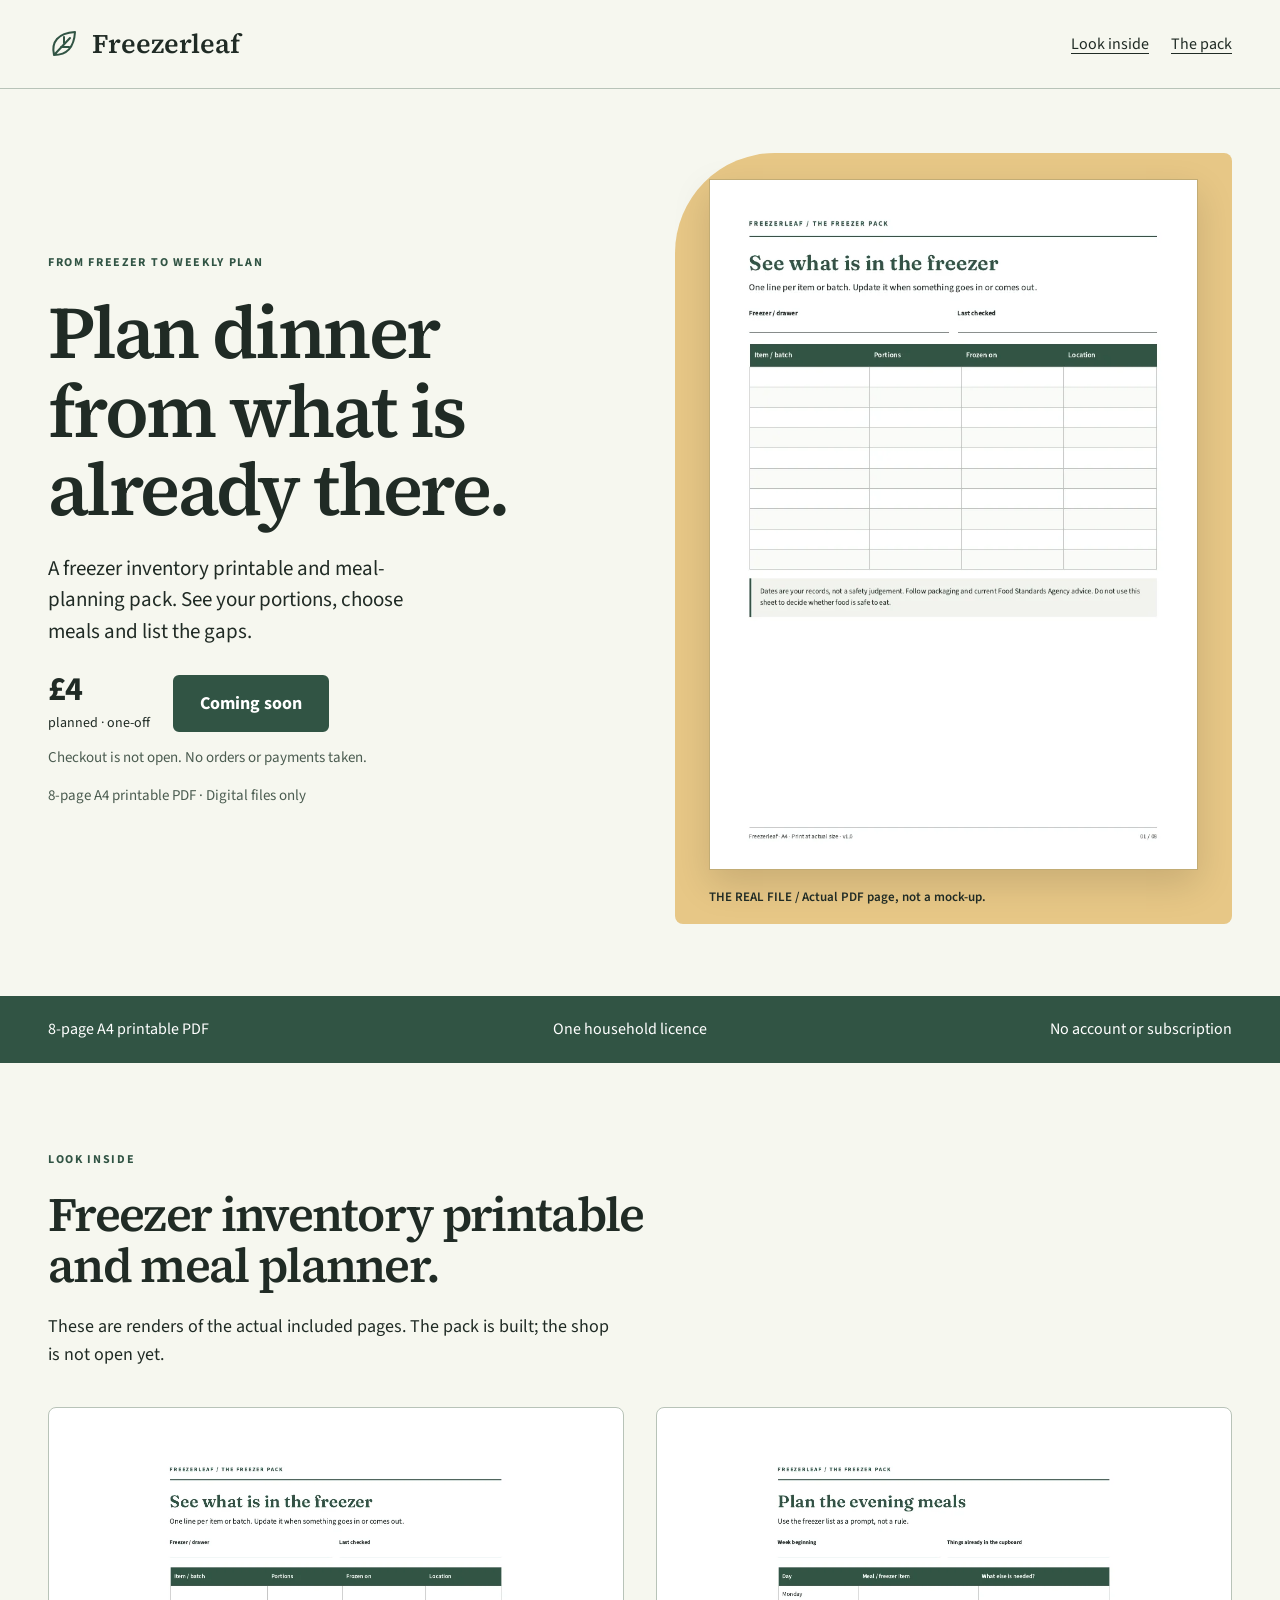
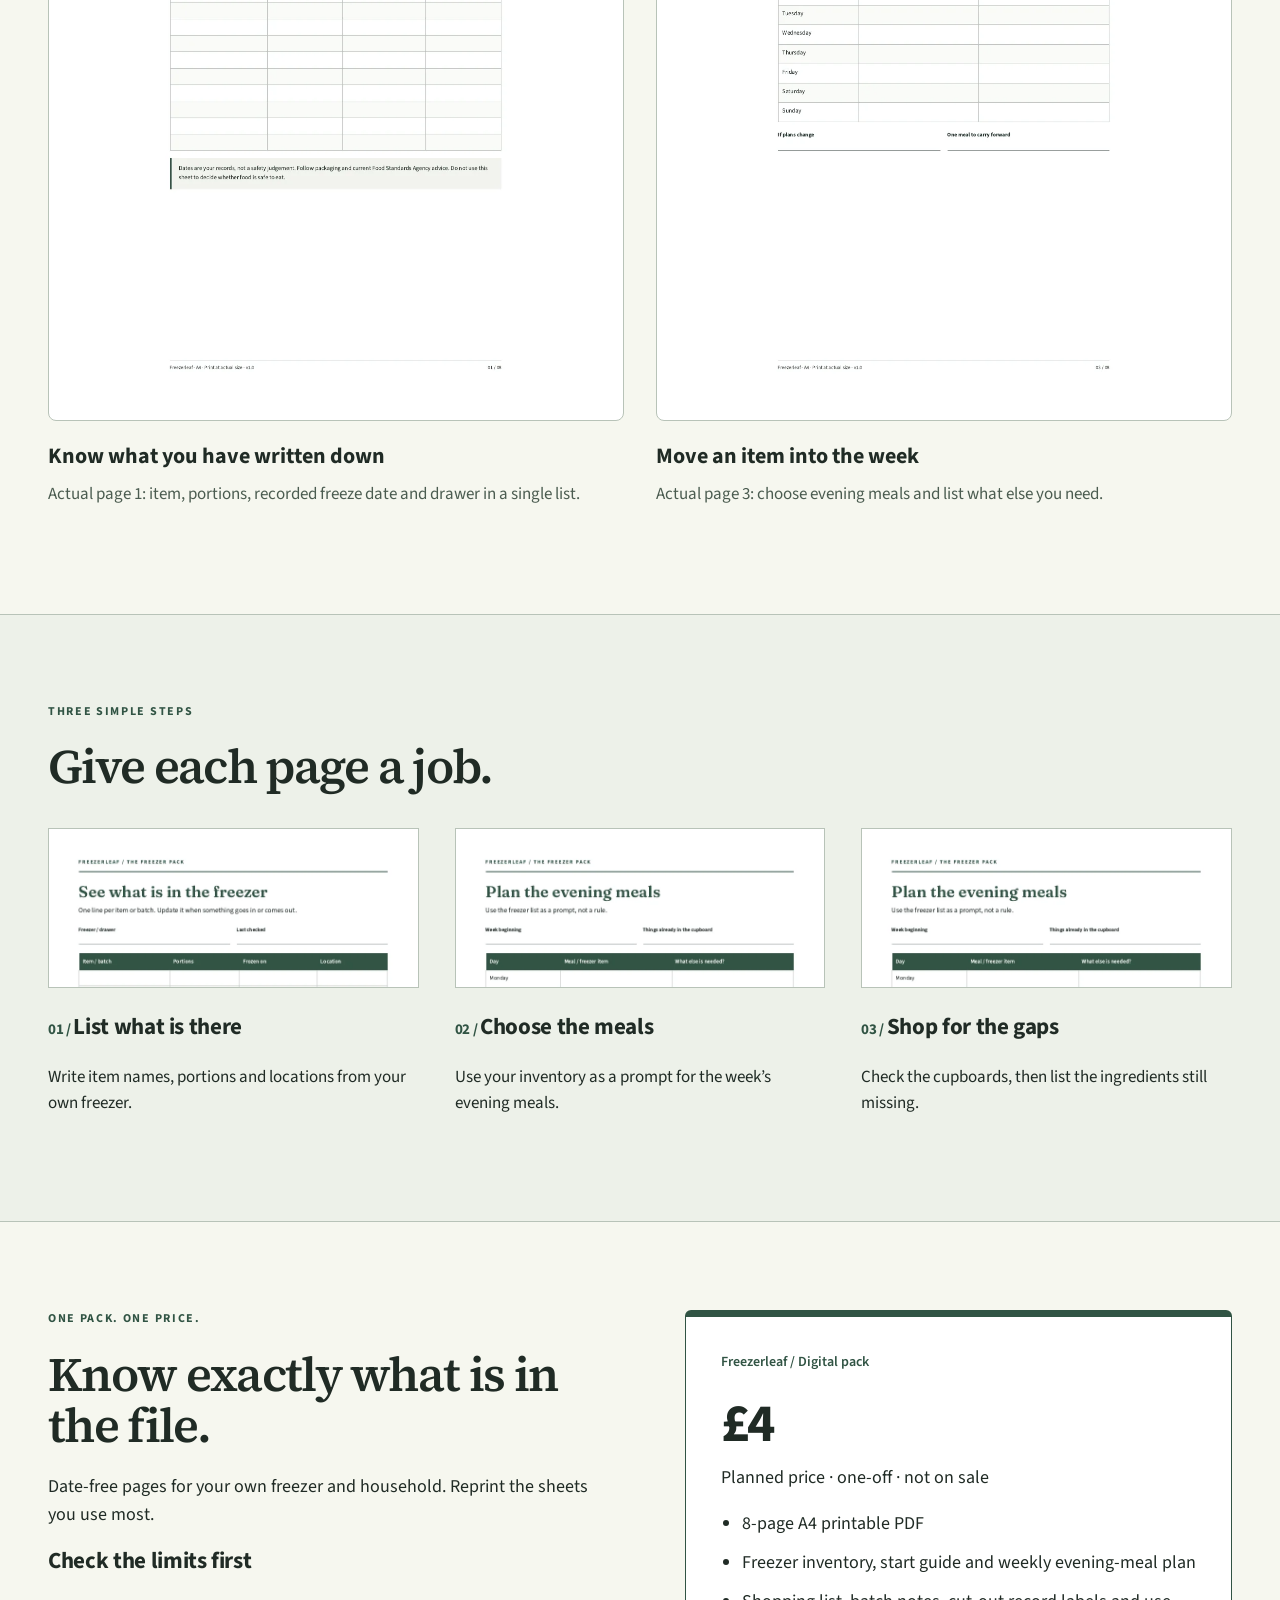
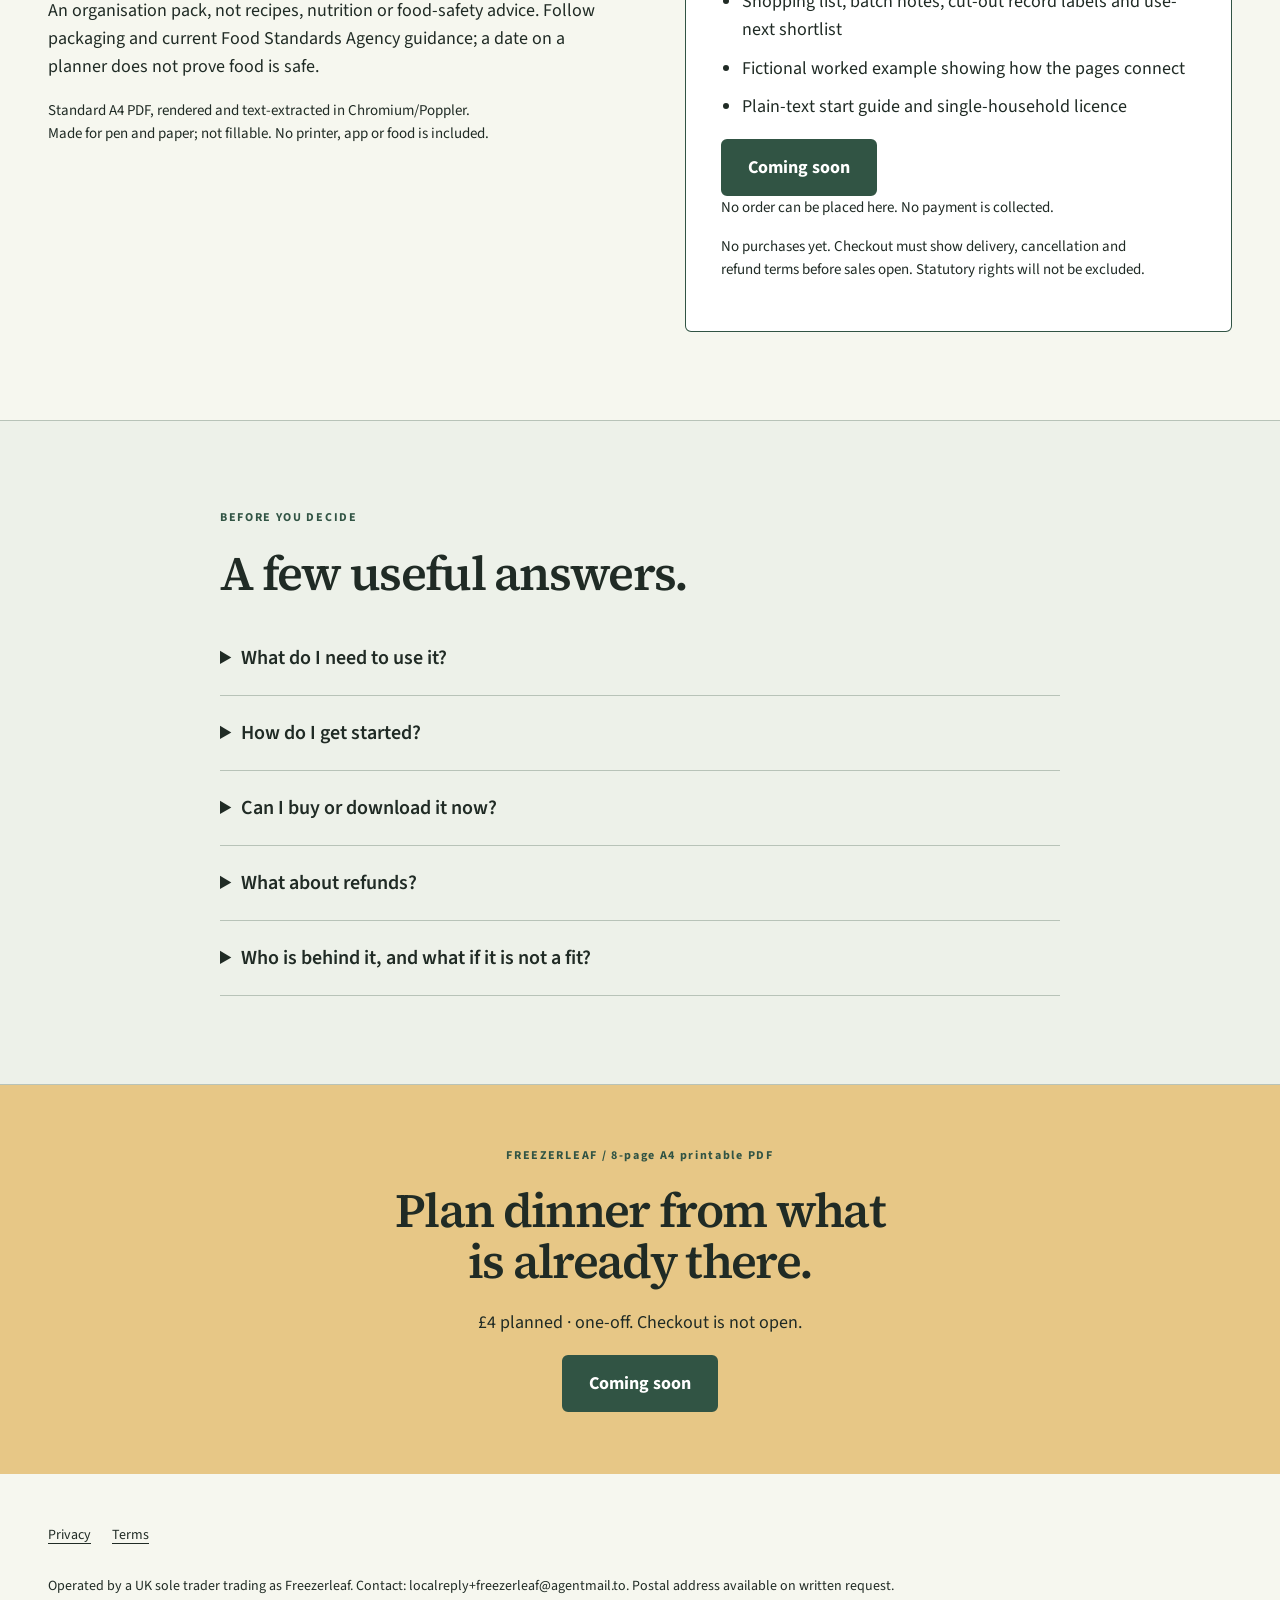
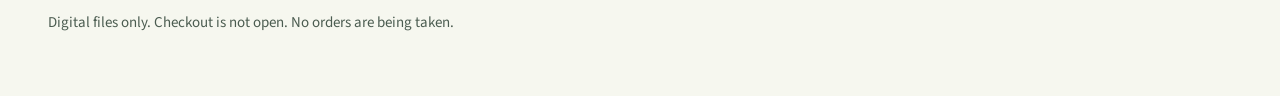
==== index.html @ 1b26ce87 "Launch Freezerleaf coming-soon page (no checkout, no downloads)" ====
<!doctype html><html lang="en-GB"><head><meta charset="utf-8"><meta name="viewport" content="width=device-width, initial-scale=1"><meta http-equiv="Content-Security-Policy" content="default-src 'none'; script-src 'none'; style-src 'self'; font-src 'self'; img-src 'self'; connect-src 'self'; object-src 'none'; base-uri 'none'; form-action 'none'"><meta name="referrer" content="strict-origin-when-cross-origin"><title>Freezer inventory printable | Freezerleaf</title><meta name="description" content="Freezer inventory printable and meal planner. 8-page A4 printable PDF. Planned price £4 once. Checkout coming soon; no orders taken."><meta property="og:title" content="Freezer inventory printable | Freezerleaf"><meta property="og:description" content="Freezer inventory printable and meal planner. 8-page A4 printable PDF. Planned price £4 once. Checkout coming soon; no orders taken."><meta property="og:type" content="website"><meta property="og:image" content="https://evanturner557-del.github.io/freezerleaf/assets/preview-1.webp"><link rel="canonical" href="https://evanturner557-del.github.io/freezerleaf/"><link rel="icon" type="image/svg+xml" href="assets/mark.svg"><link rel="stylesheet" href="assets/tokens.css"><link rel="stylesheet" href="assets/site.css"></head><body><a class="skip" href="#main">Skip to content</a><header><div class="wrap nav"><a class="logo" href="index.html"><img src="assets/mark.svg" width="32" height="32" alt="">Freezerleaf</a><nav aria-label="Main navigation" class="navlinks"><a href="index.html#inside">Look inside</a><a href="index.html#details">The pack</a></nav></div></header><main id="main"><div class="wrap hero"><div><p class="eyebrow">FROM FREEZER TO WEEKLY PLAN</p><h1>Plan dinner from what is already there.</h1><p class="lede">A freezer inventory printable and meal-planning pack. See your portions, choose meals and list the gaps.</p><div class="pricebar"><div class="price">£4<small>planned · one-off</small></div><button type="button" disabled>Coming soon</button></div><p class="quiet">Checkout is not open. No orders or payments taken.</p><p class="quiet">8-page A4 printable PDF · Digital files only</p></div><figure class="hero-visual"><img src="assets/preview-1.webp" width="778" height="1100" alt="Freezer inventory printable and meal planner — actual first page of the included PDF" loading="eager" fetchpriority="high"><figcaption>THE REAL FILE / Actual PDF page, not a mock-up.</figcaption></figure></div><div class="strip"><div class="wrap"><span>8-page A4 printable PDF</span><span>One household licence</span><span>No account or subscription</span></div></div><section class="section wrap" id="inside"><div class="sectionhead"><p class="eyebrow">LOOK INSIDE</p><h2>Freezer inventory printable and meal planner.</h2><p>These are renders of the actual included pages. The pack is built; the shop is not open yet.</p></div><div class="proofgrid"><figure class="proof"><div class="proofpic"><img src="assets/preview-1.webp" width="778" height="1100" alt="Know what you have written down" loading="lazy"></div><figcaption><strong>Know what you have written down</strong><span>Actual page 1: item, portions, recorded freeze date and drawer in a single list.</span></figcaption></figure><figure class="proof"><div class="proofpic"><img src="assets/preview-2.webp" width="778" height="1100" alt="Move an item into the week" loading="lazy"></div><figcaption><strong>Move an item into the week</strong><span>Actual page 3: choose evening meals and list what else you need.</span></figcaption></figure></div></section><section class="section how"><div class="wrap"><p class="eyebrow">THREE SIMPLE STEPS</p><h2>Give each page a job.</h2><div class="steps"><article class="step"><img src="assets/preview-1.webp" width="778" height="1100" alt="List what is there" loading="lazy"><h3>List what is there</h3><p>Write item names, portions and locations from your own freezer.</p></article><article class="step"><img src="assets/preview-2.webp" width="778" height="1100" alt="Choose the meals" loading="lazy"><h3>Choose the meals</h3><p>Use your inventory as a prompt for the week’s evening meals.</p></article><article class="step"><img src="assets/preview-2.webp" width="778" height="1100" alt="Shop for the gaps" loading="lazy"><h3>Shop for the gaps</h3><p>Check the cupboards, then list the ingredients still missing.</p></article></div></div></section><section class="section wrap" id="details"><div class="pricegrid"><div><p class="eyebrow">ONE PACK. ONE PRICE.</p><h2>Know exactly what is in the file.</h2><p>Date-free pages for your own freezer and household. Reprint the sheets you use most.</p><h3>Check the limits first</h3><p>An organisation pack, not recipes, nutrition or food-safety advice. Follow packaging and current Food Standards Agency guidance; a date on a planner does not prove food is safe.</p><p class="fine">Standard A4 PDF, rendered and text-extracted in Chromium/Poppler. Made for pen and paper; not fillable. No printer, app or food is included.</p></div><div class="pricecard"><p class="badge">Freezerleaf / Digital pack</p><p class="large">£4</p><p>Planned price · one-off · not on sale</p><ul class="list"><li>8-page A4 printable PDF</li><li>Freezer inventory, start guide and weekly evening-meal plan</li><li>Shopping list, batch notes, cut-out record labels and use-next shortlist</li><li>Fictional worked example showing how the pages connect</li><li>Plain-text start guide and single-household licence</li></ul><button type="button" disabled>Coming soon</button><p class="fine">No order can be placed here. No payment is collected.</p><p class="fine">No purchases yet. Checkout must show delivery, cancellation and refund terms before sales open. Statutory rights will not be excluded.</p></div></div></section><section class="section how"><div class="wrap faq"><p class="eyebrow">BEFORE YOU DECIDE</p><h2>A few useful answers.</h2><details><summary>What do I need to use it?</summary><p>Standard A4 PDF, rendered and text-extracted in Chromium/Poppler. Made for pen and paper; not fillable. No printer, app or food is included.</p></details><details><summary>How do I get started?</summary><p>Begin with one drawer and one inventory page. Update portions when food goes in or out; no time- or money-saving result is promised.</p></details><details><summary>Can I buy or download it now?</summary><p>Not yet. The files have been built, but checkout and paid delivery are not open. This page does not take orders or reserve a place.</p></details><details><summary>What about refunds?</summary><p>No purchases are being taken. Sale and delivery terms, including your cancellation and statutory rights, must be shown before checkout opens. There is no blanket “no refunds” policy.</p></details><details><summary>Who is behind it, and what if it is not a fit?</summary><p>Freezerleaf is a UK sole-trader trading name. No recipes, food delivery, nutrition plan, allergen assessment or food-safety instructions. Storage dates are records, not safety decisions. Please check the previews and limits before buying once sales open.</p></details></div></section><section class="final"><p class="eyebrow">FREEZERLEAF / 8-page A4 printable PDF</p><h2>Plan dinner from what is already there.</h2><p>£4 planned · one-off. Checkout is not open.</p><button type="button" disabled>Coming soon</button></section></main><footer><div class="wrap"><nav class="footerlinks" aria-label="Legal"><a href="privacy.html">Privacy</a><a href="terms.html">Terms</a></nav><p class="legal">Operated by a UK sole trader trading as Freezerleaf. Contact: localreply+freezerleaf@agentmail.to. Postal address available on written request.</p><p class="quiet">Digital files only. Checkout is not open. No orders are being taken.</p></div></footer></body></html>
---- assets/tokens.css ----
:root{--primary:#315444;--accent:#e7c786;--paper:#f6f7ef;--ink:#202b25;--muted:#4b5c50;--line:#b8c3b8;--soft:#edf1e9;--success:#28603d;--warning:#795400;--danger:#9b2525;--neutral-0:#ffffff;--neutral-1:#f8f9f7;--neutral-2:#eff1ed;--neutral-3:#e0e5de;--neutral-4:#c5cec2;--neutral-5:#8a9787;--neutral-6:#62705f;--neutral-7:#3d4b3b;--neutral-8:#202b20;}
---- assets/site.css ----
@font-face{font-family:Text;src:url(fonts/source-sans-3-latin-wght-normal.woff2) format('woff2');font-display:swap}@font-face{font-family:Display;src:url(fonts/source-serif-4-latin-wght-normal.woff2) format('woff2');font-display:swap}*{box-sizing:border-box}html{scroll-behavior:smooth}body{margin:0;background:var(--paper);color:var(--ink);font-family:Text,Arial,sans-serif;font-size:18px;line-height:1.55}a{color:inherit;text-underline-offset:4px}a:hover{text-decoration-thickness:2px}a:focus-visible,button:focus-visible,summary:focus-visible{outline:3px solid var(--primary);outline-offset:5px}img{max-width:100%;height:auto;display:block}h1,h2,h3,p{margin-top:0}h1,h2{font-family:Display,serif;font-weight:600;letter-spacing:-.035em;line-height:1.06}h1{font-size:clamp(44px,5.8vw,76px);max-width:12ch;margin-bottom:24px}h2{font-size:clamp(34px,4vw,48px);margin-bottom:22px}h3{font-size:23px;line-height:1.2;letter-spacing:-.015em}p{max-width:63ch}button,a{touch-action:manipulation}button{font-family:inherit}button[disabled]{opacity:1;cursor:not-allowed;background:var(--primary);color:#fff;border:2px solid var(--primary);padding:14px 25px;border-radius:6px;font-size:18px;font-weight:700;min-height:52px}header{border-bottom:1px solid var(--line)}.wrap{width:min(1184px,calc(100% - 64px));margin-inline:auto}.nav{display:flex;align-items:center;justify-content:space-between;min-height:88px;gap:20px}.logo{display:flex;align-items:center;gap:12px;font-family:Display,serif;font-size:27px;text-decoration:none;font-weight:600}.logo img{width:32px;height:32px}.navlinks{display:flex;gap:22px}.navlinks a{font-size:16px;min-height:44px;display:inline-flex;align-items:center}.skip{position:absolute;left:-9999px;top:10px;background:white;padding:12px;z-index:9}.skip:focus{left:12px}.hero{display:grid;grid-template-columns:1fr 1fr;gap:70px;align-items:center;padding:64px 0 72px}.eyebrow{font-size:12px;letter-spacing:.14em;font-weight:700;color:var(--primary);margin-bottom:20px}.lede{font-size:21px;line-height:1.5;max-width:38ch}.pricebar{display:flex;gap:23px;align-items:center;margin:26px 0 12px}.price{font-size:34px;font-weight:700;letter-spacing:-.04em;line-height:1}.price small{display:block;font-size:14px;font-weight:400;letter-spacing:0;margin-top:7px;line-height:1.4}.quiet{font-size:15px;color:var(--muted)}.hero-visual{margin:0;position:relative;background:var(--accent);padding:26px 34px 18px;border-radius:100px 8px 8px 8px}.hero-visual img{width:100%;box-shadow:0 14px 35px #0002;border:1px solid #22372b30}.hero-visual figcaption{font-size:13px;margin-top:18px;font-weight:600;color:var(--ink);line-height:1.4}.strip{background:var(--primary);color:white}.strip .wrap{display:flex;justify-content:space-between;gap:20px;padding-block:21px;font-size:16px}.section{padding:88px 0}.sectionhead{max-width:650px}.proofgrid{display:grid;grid-template-columns:1fr 1fr;gap:32px;margin-top:38px}.proof{margin:0}.proofpic{background:white;border:1px solid var(--line);padding:26px;border-radius:8px}.proofpic img{max-height:560px;width:100%;object-fit:contain;object-position:top}.proof figcaption{padding:18px 0}.proof figcaption strong{display:block;font-size:22px;margin-bottom:7px}.proof figcaption span{font-size:17px;color:var(--muted)}.how{background:var(--soft);border-block:1px solid var(--line)}.steps{display:grid;grid-template-columns:repeat(3,1fr);gap:36px;margin-top:36px;counter-reset:step}.step img{height:160px;width:100%;object-fit:cover;object-position:top;border:1px solid var(--line);margin-bottom:25px;background:white}.step h3:before{counter-increment:step;content:'0' counter(step) ' / ';color:var(--primary);font-size:15px}.step p{font-size:17px}.pricegrid{display:grid;grid-template-columns:1fr 1fr;gap:90px;align-items:start}.pricecard{background:#fff;border:1px solid var(--primary);border-top:7px solid var(--primary);padding:35px;border-radius:6px}.pricecard .large{font-size:54px;line-height:1;letter-spacing:-.05em;font-weight:700;margin:24px 0 12px}.list{padding-left:21px}.list li{margin-bottom:11px}.fine{font-size:15px}.faq{max-width:840px;margin:auto}.faq details{border-bottom:1px solid var(--line);padding:10px 0}.faq summary{font-weight:600;cursor:pointer;min-height:52px;padding:12px 32px 12px 0;line-height:1.5;font-size:20px}.faq details p{padding-right:30px;font-size:17px}.final{text-align:center;background:var(--accent);padding:62px 20px}.final p{margin-inline:auto}.final h2{max-width:20ch;margin-inline:auto}footer{padding:40px 0 46px;font-size:14px}.footerlinks{display:flex;gap:20px;flex-wrap:wrap;margin-bottom:18px}.footerlinks a{min-height:44px;display:flex;align-items:center}.legal{max-width:900px;overflow-wrap:anywhere}main.document{max-width:820px;padding:65px 0 90px}.document h1{font-size:54px;max-width:none}.document h2{font-size:29px;margin-top:38px}.document p,.document li{font-size:18px}.badge{font-size:14px;font-weight:600;color:var(--primary)}.sr{position:absolute;width:1px;height:1px;overflow:hidden;clip:rect(0,0,0,0)}@media(max-width:800px){.wrap{width:calc(100% - 40px)}.hero{gap:34px;padding:40px 0 45px}.nav{min-height:72px}.logo{font-size:24px}.navlinks{gap:14px}.navlinks a{font-size:14px}.hero-visual{padding:24px 20px 16px;border-top-left-radius:65px}.lede{font-size:19px}.section{padding:60px 0}.pricegrid{gap:35px}.steps{gap:22px}.pricecard{padding:25px}.proofpic{padding:18px}}@media(max-width:600px){.hero{display:block;padding-top:32px}.eyebrow{font-size:10px;margin-bottom:15px}h1{font-size:45px;max-width:12ch;margin-bottom:19px}.hero .lede{font-size:18px;line-height:1.5;margin-bottom:18px}.hero-visual{margin-top:32px;padding:26px 30px 17px}.pricebar{margin:21px 0 10px;gap:21px}.price{font-size:31px}.quiet{font-size:14px}.navlinks a{font-size:13px}.navlinks a:last-child{display:none}.logo{font-size:23px}.strip .wrap{display:grid;grid-template-columns:1fr;gap:8px;padding-block:20px}.proofgrid,.steps,.pricegrid{grid-template-columns:1fr;gap:24px}.proofgrid{margin-top:28px}.step{display:grid;grid-template-columns:86px 1fr;column-gap:19px}.step img{grid-row:1/3;height:118px;margin:0}.step h3{font-size:21px;margin-bottom:10px}.step p{font-size:16px}.pricegrid{gap:30px}.section{padding:52px 0}.proofpic img{max-height:430px}.final{padding:46px 20px}.document h1{font-size:40px}.document h2{font-size:27px}.navlinks{gap:10px}.legal{font-size:13px}.faq summary{font-size:18px}}@media(prefers-reduced-motion:reduce){html{scroll-behavior:auto}}
.logo{min-height:44px}.document a{display:inline-flex;align-items:center;min-height:44px}

.footerlinks a{min-width:44px}
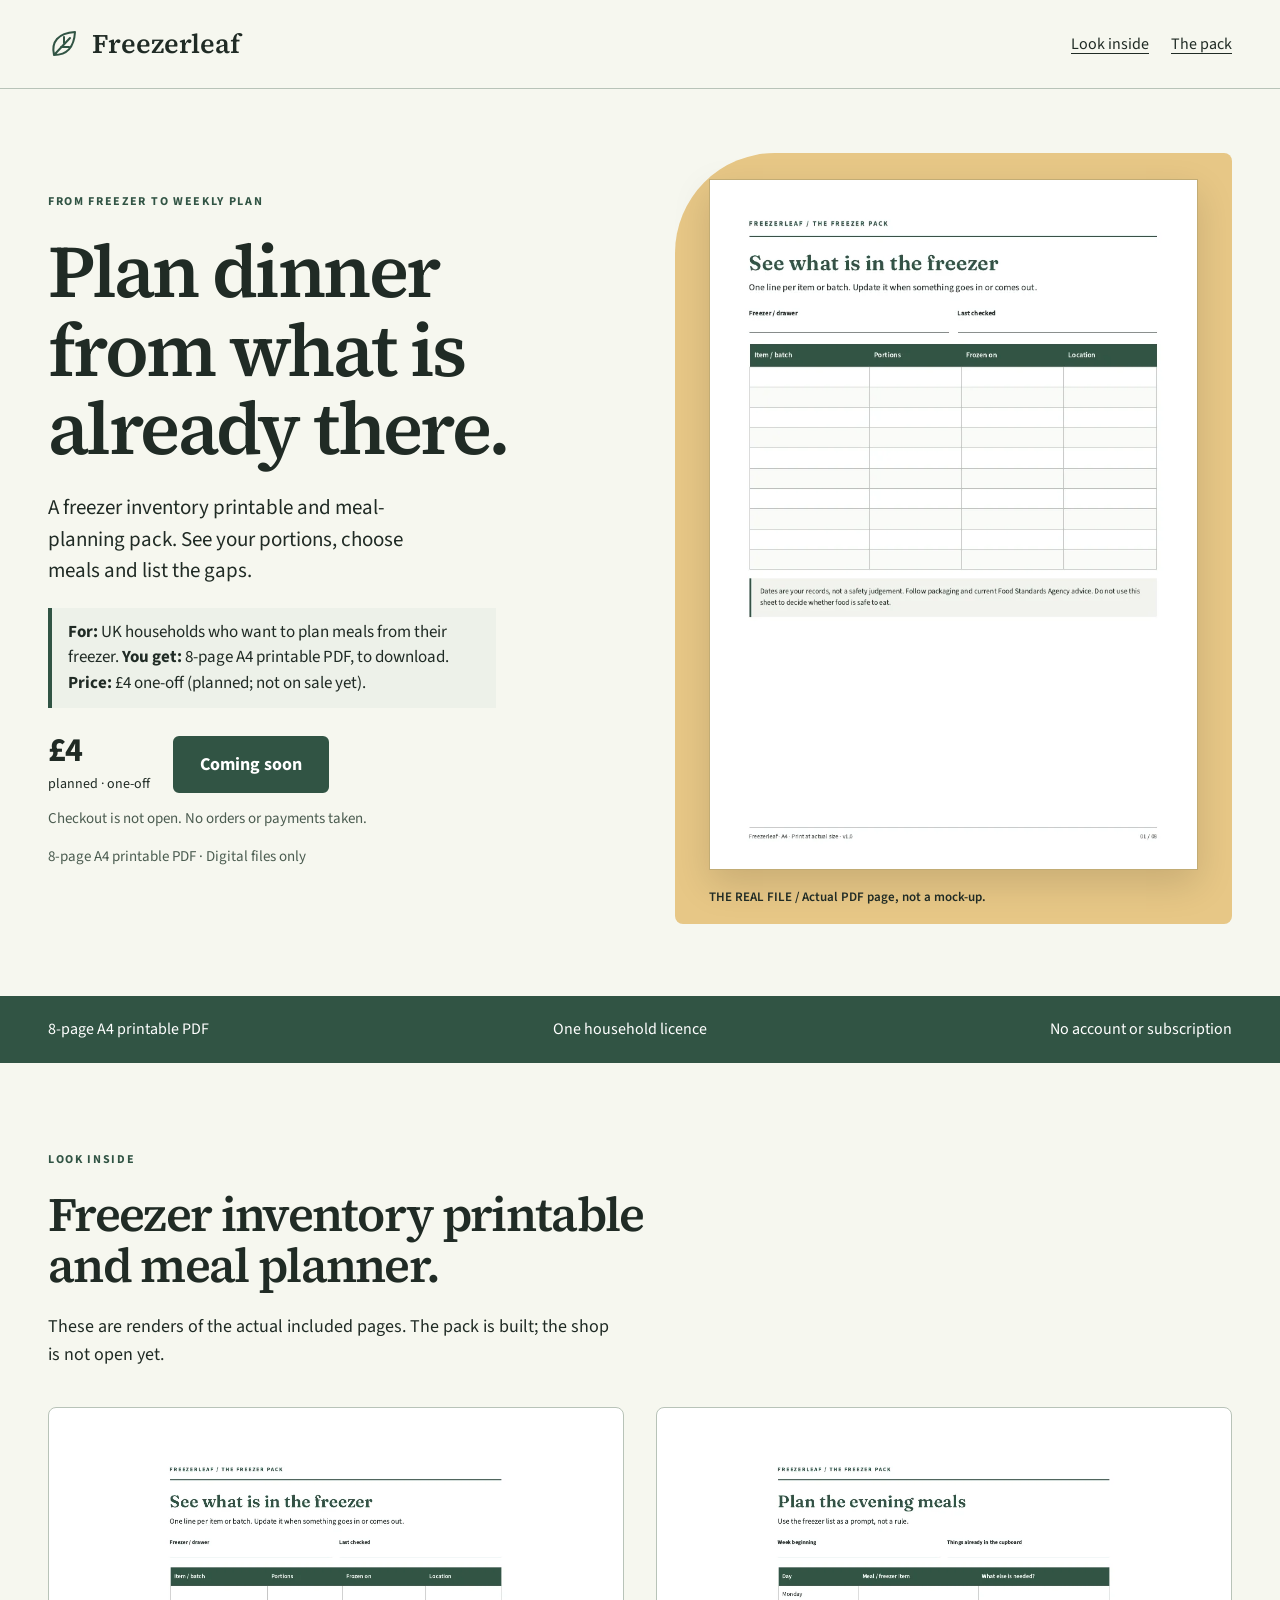
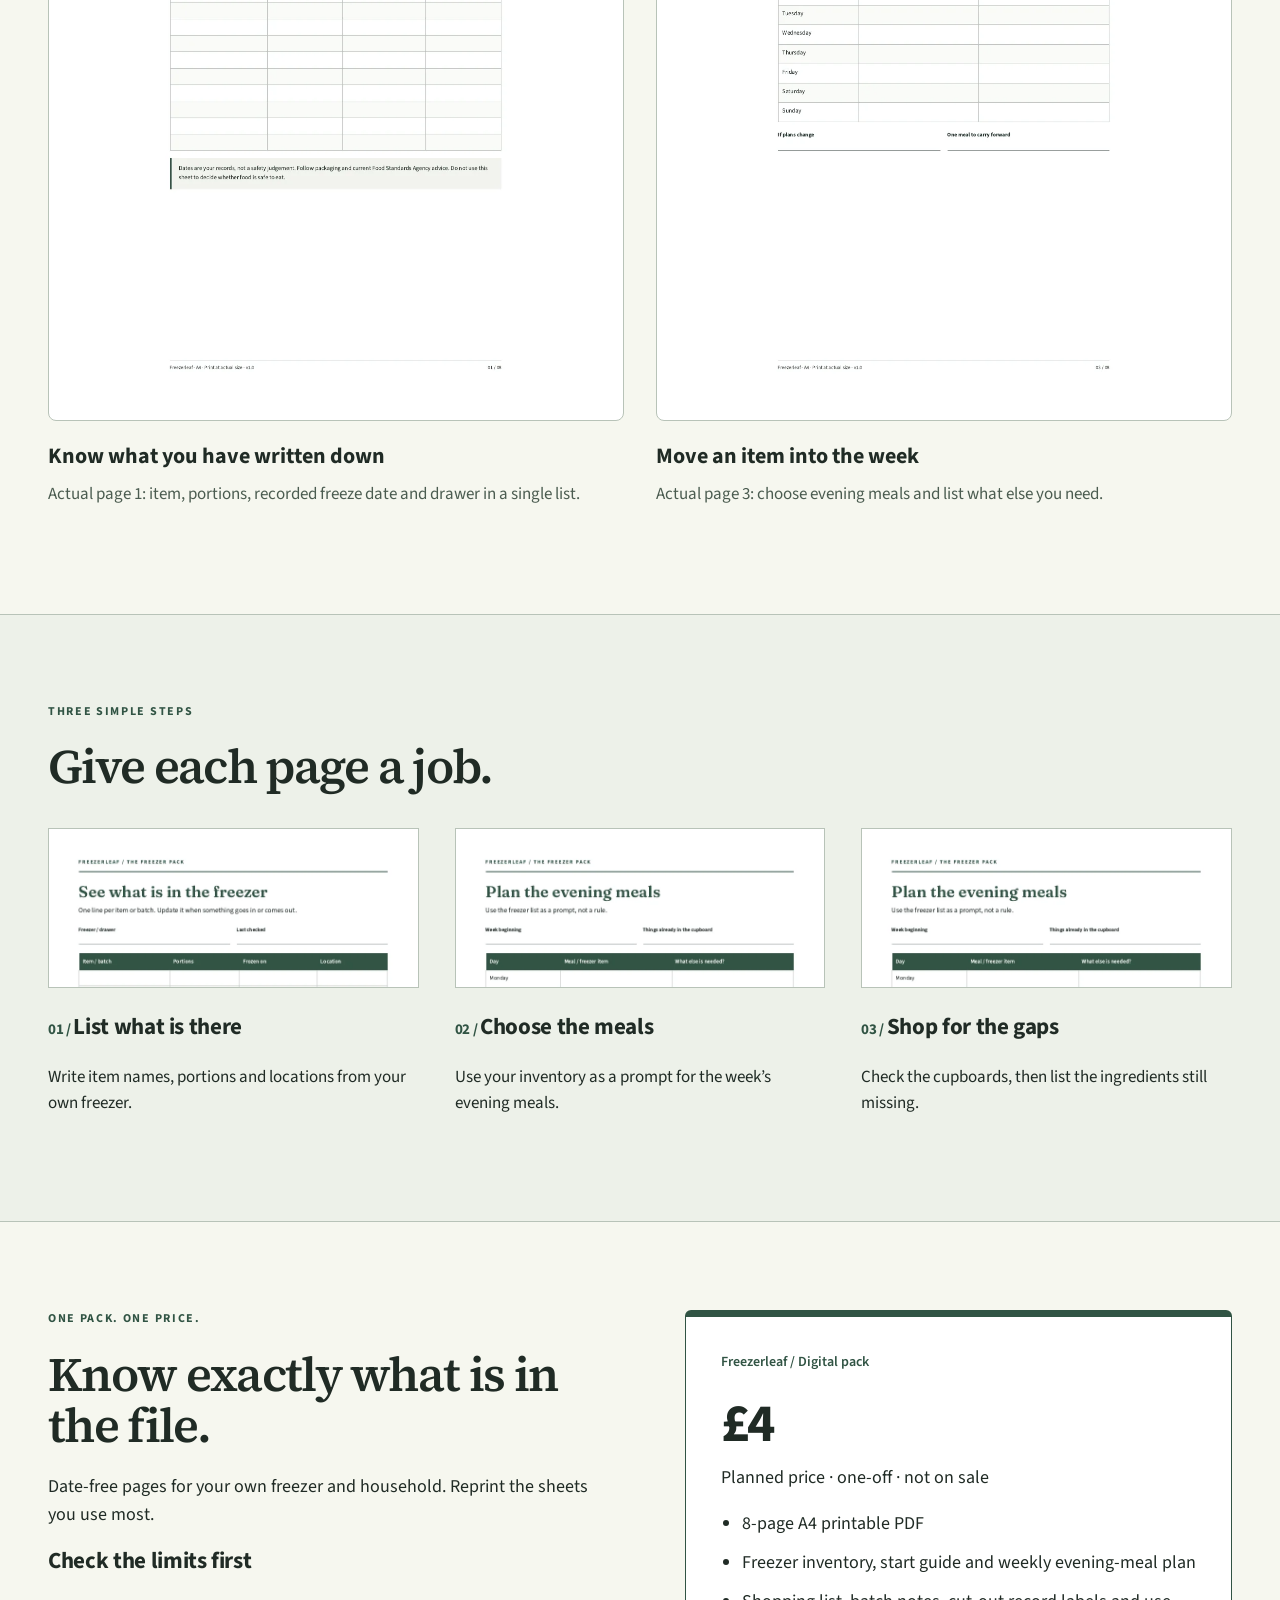
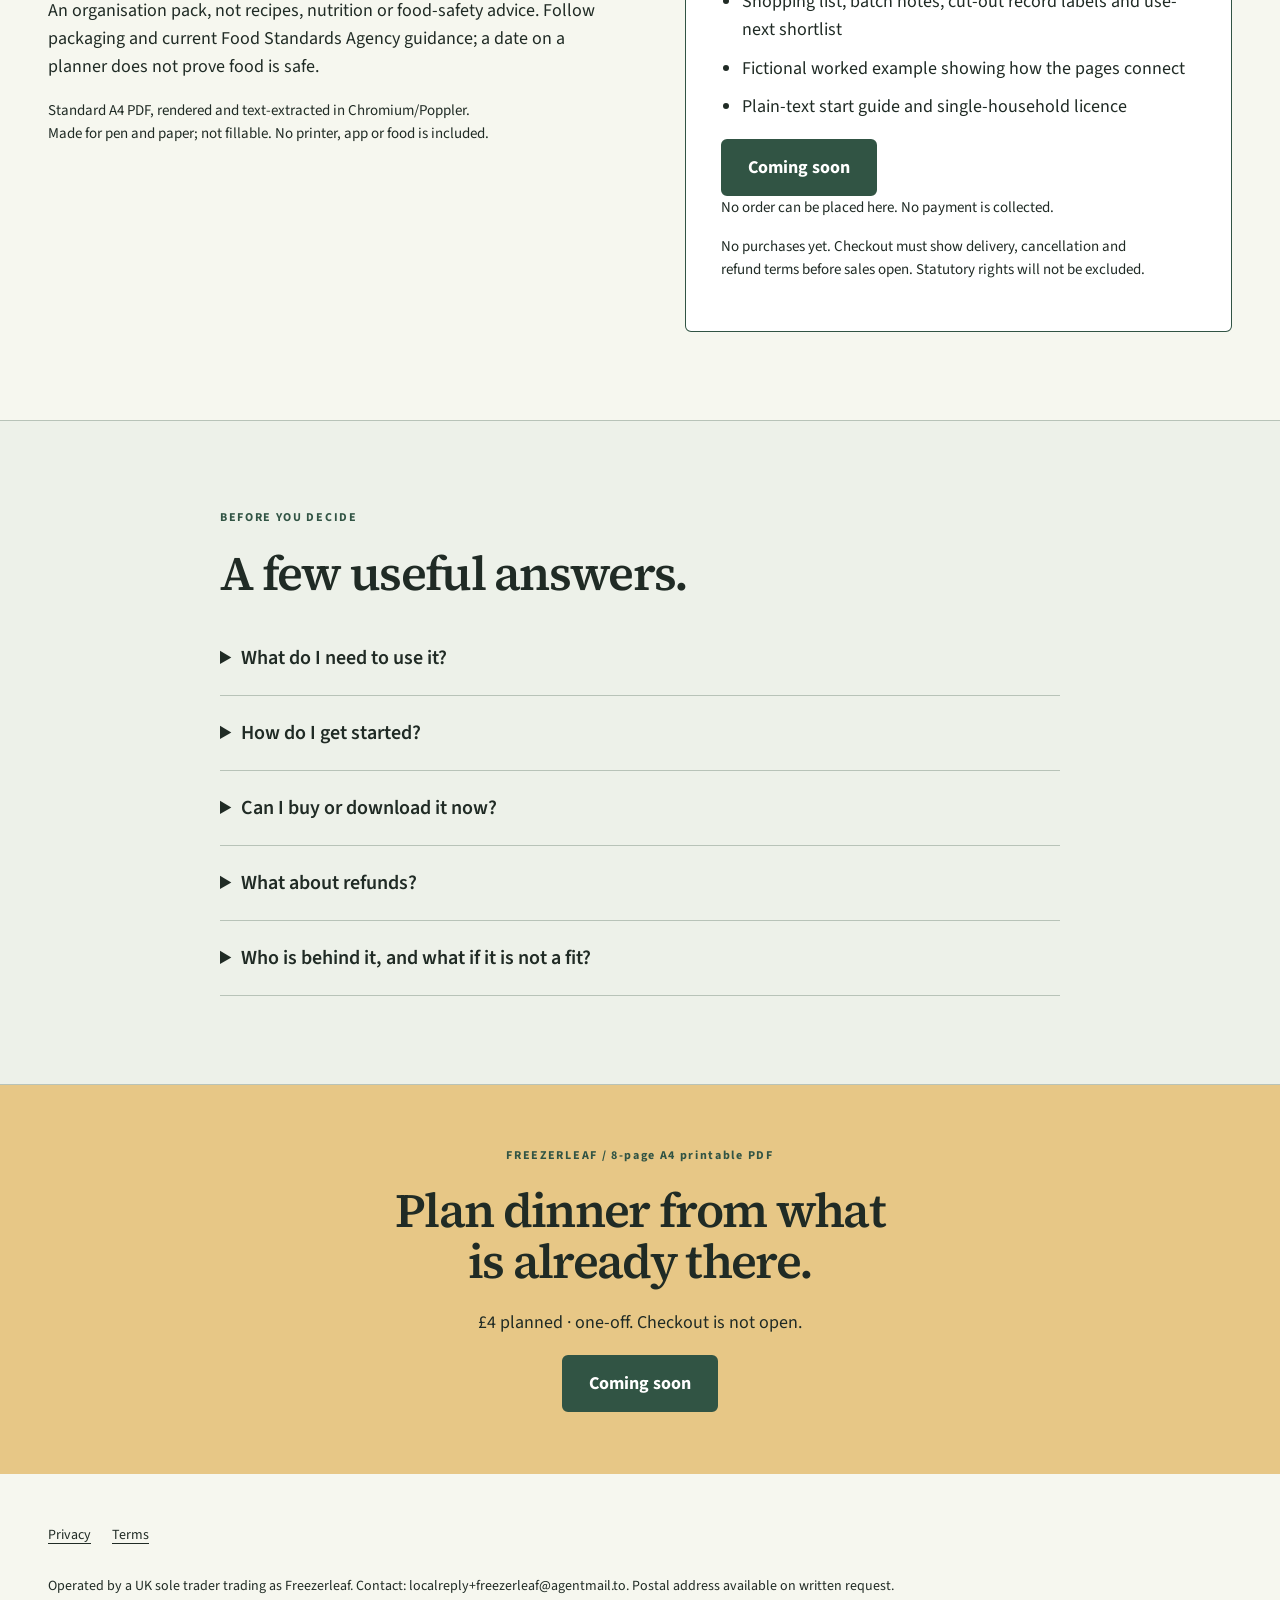
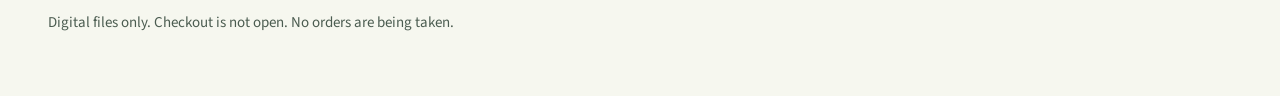
==== commit b6943c60: "Add at-a-glance box (who for, what you get, price)" ====
--- a/index.html
+++ b/index.html
@@ -1 +1 @@
-<!doctype html><html lang="en-GB"><head><meta charset="utf-8"><meta name="viewport" content="width=device-width, initial-scale=1"><meta http-equiv="Content-Security-Policy" content="default-src 'none'; script-src 'none'; style-src 'self'; font-src 'self'; img-src 'self'; connect-src 'self'; object-src 'none'; base-uri 'none'; form-action 'none'"><meta name="referrer" content="strict-origin-when-cross-origin"><title>Freezer inventory printable | Freezerleaf</title><meta name="description" content="Freezer inventory printable and meal planner. 8-page A4 printable PDF. Planned price £4 once. Checkout coming soon; no orders taken."><meta property="og:title" content="Freezer inventory printable | Freezerleaf"><meta property="og:description" content="Freezer inventory printable and meal planner. 8-page A4 printable PDF. Planned price £4 once. Checkout coming soon; no orders taken."><meta property="og:type" content="website"><meta property="og:image" content="https://evanturner557-del.github.io/freezerleaf/assets/preview-1.webp"><link rel="canonical" href="https://evanturner557-del.github.io/freezerleaf/"><link rel="icon" type="image/svg+xml" href="assets/mark.svg"><link rel="stylesheet" href="assets/tokens.css"><link rel="stylesheet" href="assets/site.css"></head><body><a class="skip" href="#main">Skip to content</a><header><div class="wrap nav"><a class="logo" href="index.html"><img src="assets/mark.svg" width="32" height="32" alt="">Freezerleaf</a><nav aria-label="Main navigation" class="navlinks"><a href="index.html#inside">Look inside</a><a href="index.html#details">The pack</a></nav></div></header><main id="main"><div class="wrap hero"><div><p class="eyebrow">FROM FREEZER TO WEEKLY PLAN</p><h1>Plan dinner from what is already there.</h1><p class="lede">A freezer inventory printable and meal-planning pack. See your portions, choose meals and list the gaps.</p><div class="pricebar"><div class="price">£4<small>planned · one-off</small></div><button type="button" disabled>Coming soon</button></div><p class="quiet">Checkout is not open. No orders or payments taken.</p><p class="quiet">8-page A4 printable PDF · Digital files only</p></div><figure class="hero-visual"><img src="assets/preview-1.webp" width="778" height="1100" alt="Freezer inventory printable and meal planner — actual first page of the included PDF" loading="eager" fetchpriority="high"><figcaption>THE REAL FILE / Actual PDF page, not a mock-up.</figcaption></figure></div><div class="strip"><div class="wrap"><span>8-page A4 printable PDF</span><span>One household licence</span><span>No account or subscription</span></div></div><section class="section wrap" id="inside"><div class="sectionhead"><p class="eyebrow">LOOK INSIDE</p><h2>Freezer inventory printable and meal planner.</h2><p>These are renders of the actual included pages. The pack is built; the shop is not open yet.</p></div><div class="proofgrid"><figure class="proof"><div class="proofpic"><img src="assets/preview-1.webp" width="778" height="1100" alt="Know what you have written down" loading="lazy"></div><figcaption><strong>Know what you have written down</strong><span>Actual page 1: item, portions, recorded freeze date and drawer in a single list.</span></figcaption></figure><figure class="proof"><div class="proofpic"><img src="assets/preview-2.webp" width="778" height="1100" alt="Move an item into the week" loading="lazy"></div><figcaption><strong>Move an item into the week</strong><span>Actual page 3: choose evening meals and list what else you need.</span></figcaption></figure></div></section><section class="section how"><div class="wrap"><p class="eyebrow">THREE SIMPLE STEPS</p><h2>Give each page a job.</h2><div class="steps"><article class="step"><img src="assets/preview-1.webp" width="778" height="1100" alt="List what is there" loading="lazy"><h3>List what is there</h3><p>Write item names, portions and locations from your own freezer.</p></article><article class="step"><img src="assets/preview-2.webp" width="778" height="1100" alt="Choose the meals" loading="lazy"><h3>Choose the meals</h3><p>Use your inventory as a prompt for the week’s evening meals.</p></article><article class="step"><img src="assets/preview-2.webp" width="778" height="1100" alt="Shop for the gaps" loading="lazy"><h3>Shop for the gaps</h3><p>Check the cupboards, then list the ingredients still missing.</p></article></div></div></section><section class="section wrap" id="details"><div class="pricegrid"><div><p class="eyebrow">ONE PACK. ONE PRICE.</p><h2>Know exactly what is in the file.</h2><p>Date-free pages for your own freezer and household. Reprint the sheets you use most.</p><h3>Check the limits first</h3><p>An organisation pack, not recipes, nutrition or food-safety advice. Follow packaging and current Food Standards Agency guidance; a date on a planner does not prove food is safe.</p><p class="fine">Standard A4 PDF, rendered and text-extracted in Chromium/Poppler. Made for pen and paper; not fillable. No printer, app or food is included.</p></div><div class="pricecard"><p class="badge">Freezerleaf / Digital pack</p><p class="large">£4</p><p>Planned price · one-off · not on sale</p><ul class="list"><li>8-page A4 printable PDF</li><li>Freezer inventory, start guide and weekly evening-meal plan</li><li>Shopping list, batch notes, cut-out record labels and use-next shortlist</li><li>Fictional worked example showing how the pages connect</li><li>Plain-text start guide and single-household licence</li></ul><button type="button" disabled>Coming soon</button><p class="fine">No order can be placed here. No payment is collected.</p><p class="fine">No purchases yet. Checkout must show delivery, cancellation and refund terms before sales open. Statutory rights will not be excluded.</p></div></div></section><section class="section how"><div class="wrap faq"><p class="eyebrow">BEFORE YOU DECIDE</p><h2>A few useful answers.</h2><details><summary>What do I need to use it?</summary><p>Standard A4 PDF, rendered and text-extracted in Chromium/Poppler. Made for pen and paper; not fillable. No printer, app or food is included.</p></details><details><summary>How do I get started?</summary><p>Begin with one drawer and one inventory page. Update portions when food goes in or out; no time- or money-saving result is promised.</p></details><details><summary>Can I buy or download it now?</summary><p>Not yet. The files have been built, but checkout and paid delivery are not open. This page does not take orders or reserve a place.</p></details><details><summary>What about refunds?</summary><p>No purchases are being taken. Sale and delivery terms, including your cancellation and statutory rights, must be shown before checkout opens. There is no blanket “no refunds” policy.</p></details><details><summary>Who is behind it, and what if it is not a fit?</summary><p>Freezerleaf is a UK sole-trader trading name. No recipes, food delivery, nutrition plan, allergen assessment or food-safety instructions. Storage dates are records, not safety decisions. Please check the previews and limits before buying once sales open.</p></details></div></section><section class="final"><p class="eyebrow">FREEZERLEAF / 8-page A4 printable PDF</p><h2>Plan dinner from what is already there.</h2><p>£4 planned · one-off. Checkout is not open.</p><button type="button" disabled>Coming soon</button></section></main><footer><div class="wrap"><nav class="footerlinks" aria-label="Legal"><a href="privacy.html">Privacy</a><a href="terms.html">Terms</a></nav><p class="legal">Operated by a UK sole trader trading as Freezerleaf. Contact: localreply+freezerleaf@agentmail.to. Postal address available on written request.</p><p class="quiet">Digital files only. Checkout is not open. No orders are being taken.</p></div></footer></body></html>+<!doctype html><html lang="en-GB"><head><meta charset="utf-8"><meta name="viewport" content="width=device-width, initial-scale=1"><meta http-equiv="Content-Security-Policy" content="default-src 'none'; script-src 'none'; style-src 'self'; font-src 'self'; img-src 'self'; connect-src 'self'; object-src 'none'; base-uri 'none'; form-action 'none'"><meta name="referrer" content="strict-origin-when-cross-origin"><title>Freezer inventory printable | Freezerleaf</title><meta name="description" content="Freezer inventory printable and meal planner. 8-page A4 printable PDF. Planned price £4 once. Checkout coming soon; no orders taken."><meta property="og:title" content="Freezer inventory printable | Freezerleaf"><meta property="og:description" content="Freezer inventory printable and meal planner. 8-page A4 printable PDF. Planned price £4 once. Checkout coming soon; no orders taken."><meta property="og:type" content="website"><meta property="og:image" content="https://evanturner557-del.github.io/freezerleaf/assets/preview-1.webp"><link rel="canonical" href="https://evanturner557-del.github.io/freezerleaf/"><link rel="icon" type="image/svg+xml" href="assets/mark.svg"><link rel="stylesheet" href="assets/tokens.css"><link rel="stylesheet" href="assets/site.css"></head><body><a class="skip" href="#main">Skip to content</a><header><div class="wrap nav"><a class="logo" href="index.html"><img src="assets/mark.svg" width="32" height="32" alt="">Freezerleaf</a><nav aria-label="Main navigation" class="navlinks"><a href="index.html#inside">Look inside</a><a href="index.html#details">The pack</a></nav></div></header><main id="main"><div class="wrap hero"><div><p class="eyebrow">FROM FREEZER TO WEEKLY PLAN</p><h1>Plan dinner from what is already there.</h1><p class="lede">A freezer inventory printable and meal-planning pack. See your portions, choose meals and list the gaps.</p><p class="glance"><strong>For:</strong> UK households who want to plan meals from their freezer. <strong>You get:</strong> 8-page A4 printable PDF, to download. <strong>Price:</strong> £4 one-off (planned; not on sale yet).</p><div class="pricebar"><div class="price">£4<small>planned · one-off</small></div><button type="button" disabled>Coming soon</button></div><p class="quiet">Checkout is not open. No orders or payments taken.</p><p class="quiet">8-page A4 printable PDF · Digital files only</p></div><figure class="hero-visual"><img src="assets/preview-1.webp" width="778" height="1100" alt="Freezer inventory printable and meal planner — actual first page of the included PDF" loading="eager" fetchpriority="high"><figcaption>THE REAL FILE / Actual PDF page, not a mock-up.</figcaption></figure></div><div class="strip"><div class="wrap"><span>8-page A4 printable PDF</span><span>One household licence</span><span>No account or subscription</span></div></div><section class="section wrap" id="inside"><div class="sectionhead"><p class="eyebrow">LOOK INSIDE</p><h2>Freezer inventory printable and meal planner.</h2><p>These are renders of the actual included pages. The pack is built; the shop is not open yet.</p></div><div class="proofgrid"><figure class="proof"><div class="proofpic"><img src="assets/preview-1.webp" width="778" height="1100" alt="Know what you have written down" loading="lazy"></div><figcaption><strong>Know what you have written down</strong><span>Actual page 1: item, portions, recorded freeze date and drawer in a single list.</span></figcaption></figure><figure class="proof"><div class="proofpic"><img src="assets/preview-2.webp" width="778" height="1100" alt="Move an item into the week" loading="lazy"></div><figcaption><strong>Move an item into the week</strong><span>Actual page 3: choose evening meals and list what else you need.</span></figcaption></figure></div></section><section class="section how"><div class="wrap"><p class="eyebrow">THREE SIMPLE STEPS</p><h2>Give each page a job.</h2><div class="steps"><article class="step"><img src="assets/preview-1.webp" width="778" height="1100" alt="List what is there" loading="lazy"><h3>List what is there</h3><p>Write item names, portions and locations from your own freezer.</p></article><article class="step"><img src="assets/preview-2.webp" width="778" height="1100" alt="Choose the meals" loading="lazy"><h3>Choose the meals</h3><p>Use your inventory as a prompt for the week’s evening meals.</p></article><article class="step"><img src="assets/preview-2.webp" width="778" height="1100" alt="Shop for the gaps" loading="lazy"><h3>Shop for the gaps</h3><p>Check the cupboards, then list the ingredients still missing.</p></article></div></div></section><section class="section wrap" id="details"><div class="pricegrid"><div><p class="eyebrow">ONE PACK. ONE PRICE.</p><h2>Know exactly what is in the file.</h2><p>Date-free pages for your own freezer and household. Reprint the sheets you use most.</p><h3>Check the limits first</h3><p>An organisation pack, not recipes, nutrition or food-safety advice. Follow packaging and current Food Standards Agency guidance; a date on a planner does not prove food is safe.</p><p class="fine">Standard A4 PDF, rendered and text-extracted in Chromium/Poppler. Made for pen and paper; not fillable. No printer, app or food is included.</p></div><div class="pricecard"><p class="badge">Freezerleaf / Digital pack</p><p class="large">£4</p><p>Planned price · one-off · not on sale</p><ul class="list"><li>8-page A4 printable PDF</li><li>Freezer inventory, start guide and weekly evening-meal plan</li><li>Shopping list, batch notes, cut-out record labels and use-next shortlist</li><li>Fictional worked example showing how the pages connect</li><li>Plain-text start guide and single-household licence</li></ul><button type="button" disabled>Coming soon</button><p class="fine">No order can be placed here. No payment is collected.</p><p class="fine">No purchases yet. Checkout must show delivery, cancellation and refund terms before sales open. Statutory rights will not be excluded.</p></div></div></section><section class="section how"><div class="wrap faq"><p class="eyebrow">BEFORE YOU DECIDE</p><h2>A few useful answers.</h2><details><summary>What do I need to use it?</summary><p>Standard A4 PDF, rendered and text-extracted in Chromium/Poppler. Made for pen and paper; not fillable. No printer, app or food is included.</p></details><details><summary>How do I get started?</summary><p>Begin with one drawer and one inventory page. Update portions when food goes in or out; no time- or money-saving result is promised.</p></details><details><summary>Can I buy or download it now?</summary><p>Not yet. The files have been built, but checkout and paid delivery are not open. This page does not take orders or reserve a place.</p></details><details><summary>What about refunds?</summary><p>No purchases are being taken. Sale and delivery terms, including your cancellation and statutory rights, must be shown before checkout opens. There is no blanket “no refunds” policy.</p></details><details><summary>Who is behind it, and what if it is not a fit?</summary><p>Freezerleaf is a UK sole-trader trading name. No recipes, food delivery, nutrition plan, allergen assessment or food-safety instructions. Storage dates are records, not safety decisions. Please check the previews and limits before buying once sales open.</p></details></div></section><section class="final"><p class="eyebrow">FREEZERLEAF / 8-page A4 printable PDF</p><h2>Plan dinner from what is already there.</h2><p>£4 planned · one-off. Checkout is not open.</p><button type="button" disabled>Coming soon</button></section></main><footer><div class="wrap"><nav class="footerlinks" aria-label="Legal"><a href="privacy.html">Privacy</a><a href="terms.html">Terms</a></nav><p class="legal">Operated by a UK sole trader trading as Freezerleaf. Contact: localreply+freezerleaf@agentmail.to. Postal address available on written request.</p><p class="quiet">Digital files only. Checkout is not open. No orders are being taken.</p></div></footer></body></html>
--- a/assets/site.css
+++ b/assets/site.css
@@ -2,3 +2,5 @@
 .logo{min-height:44px}.document a{display:inline-flex;align-items:center;min-height:44px}
 
 .footerlinks a{min-width:44px}
+
+.glance{font-size:17px;line-height:1.5;background:var(--soft);border-left:4px solid var(--primary);padding:12px 16px;margin:0 0 22px;max-width:56ch}
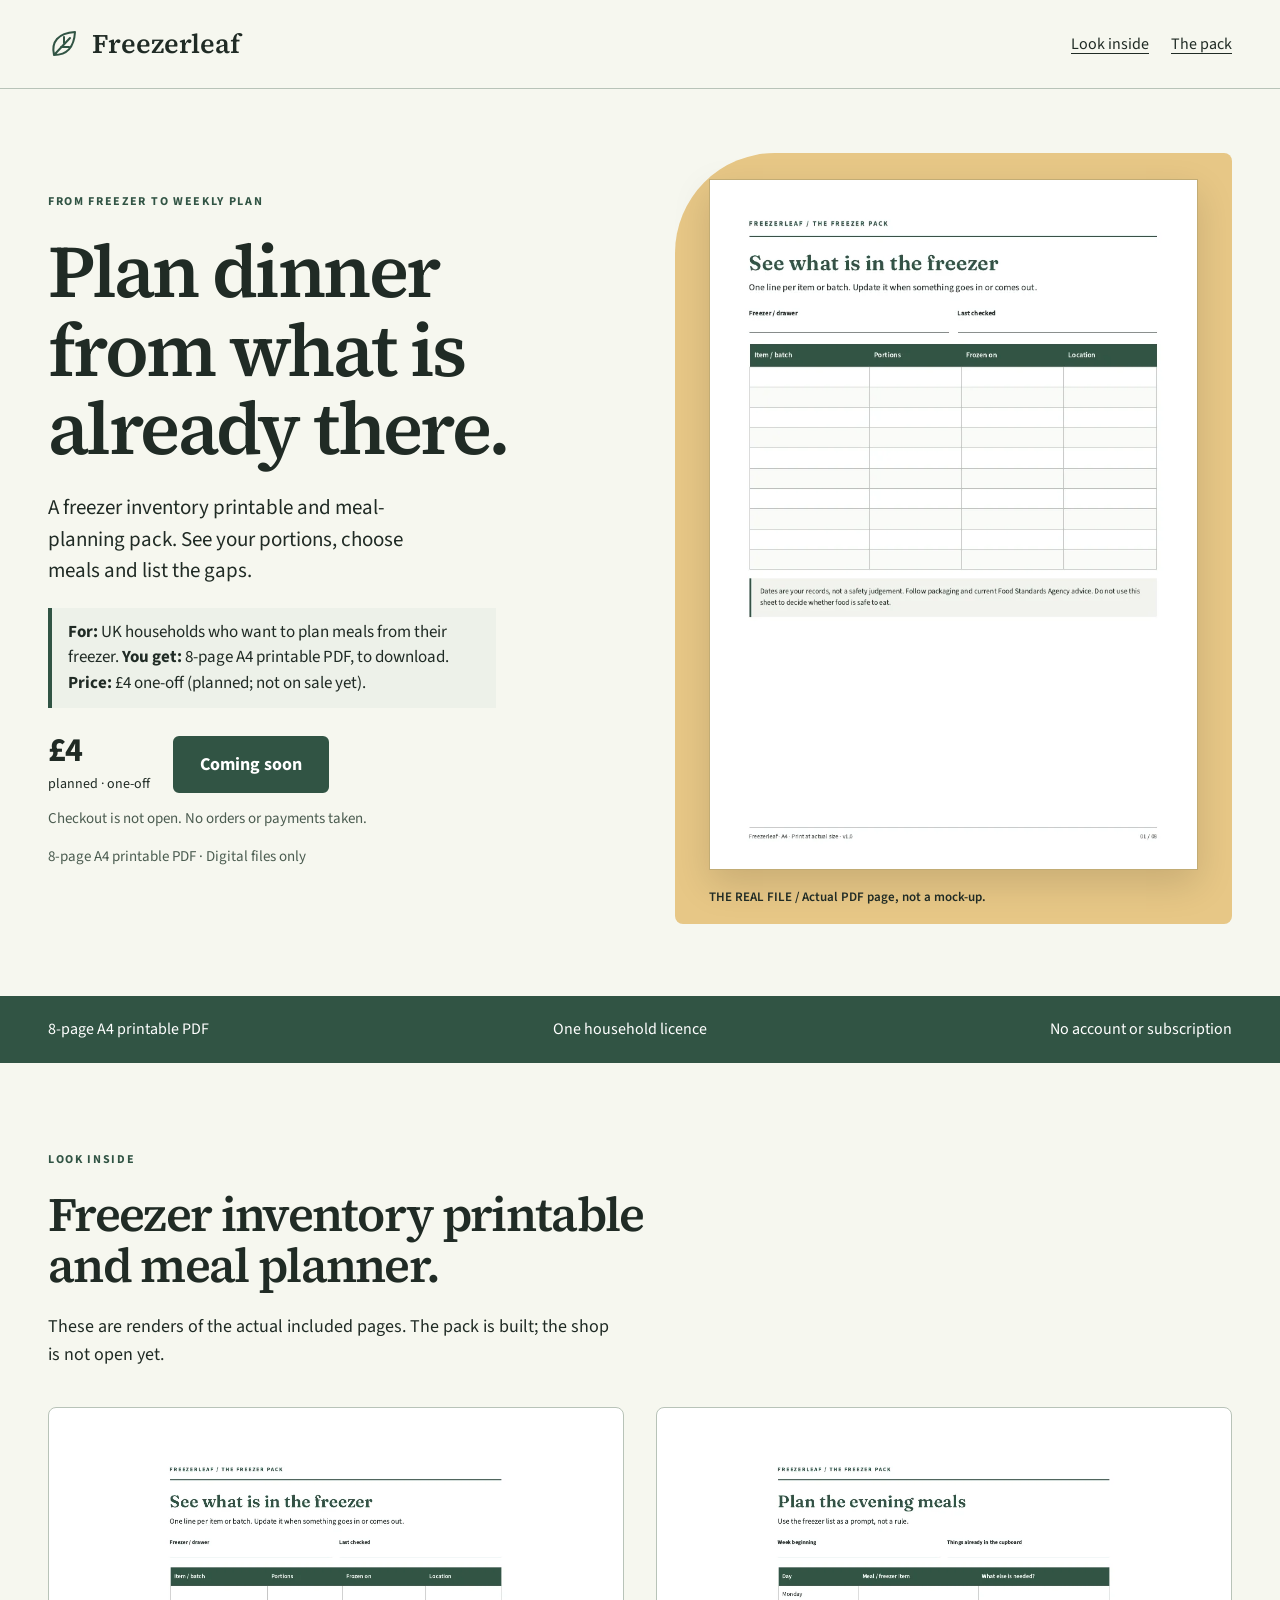
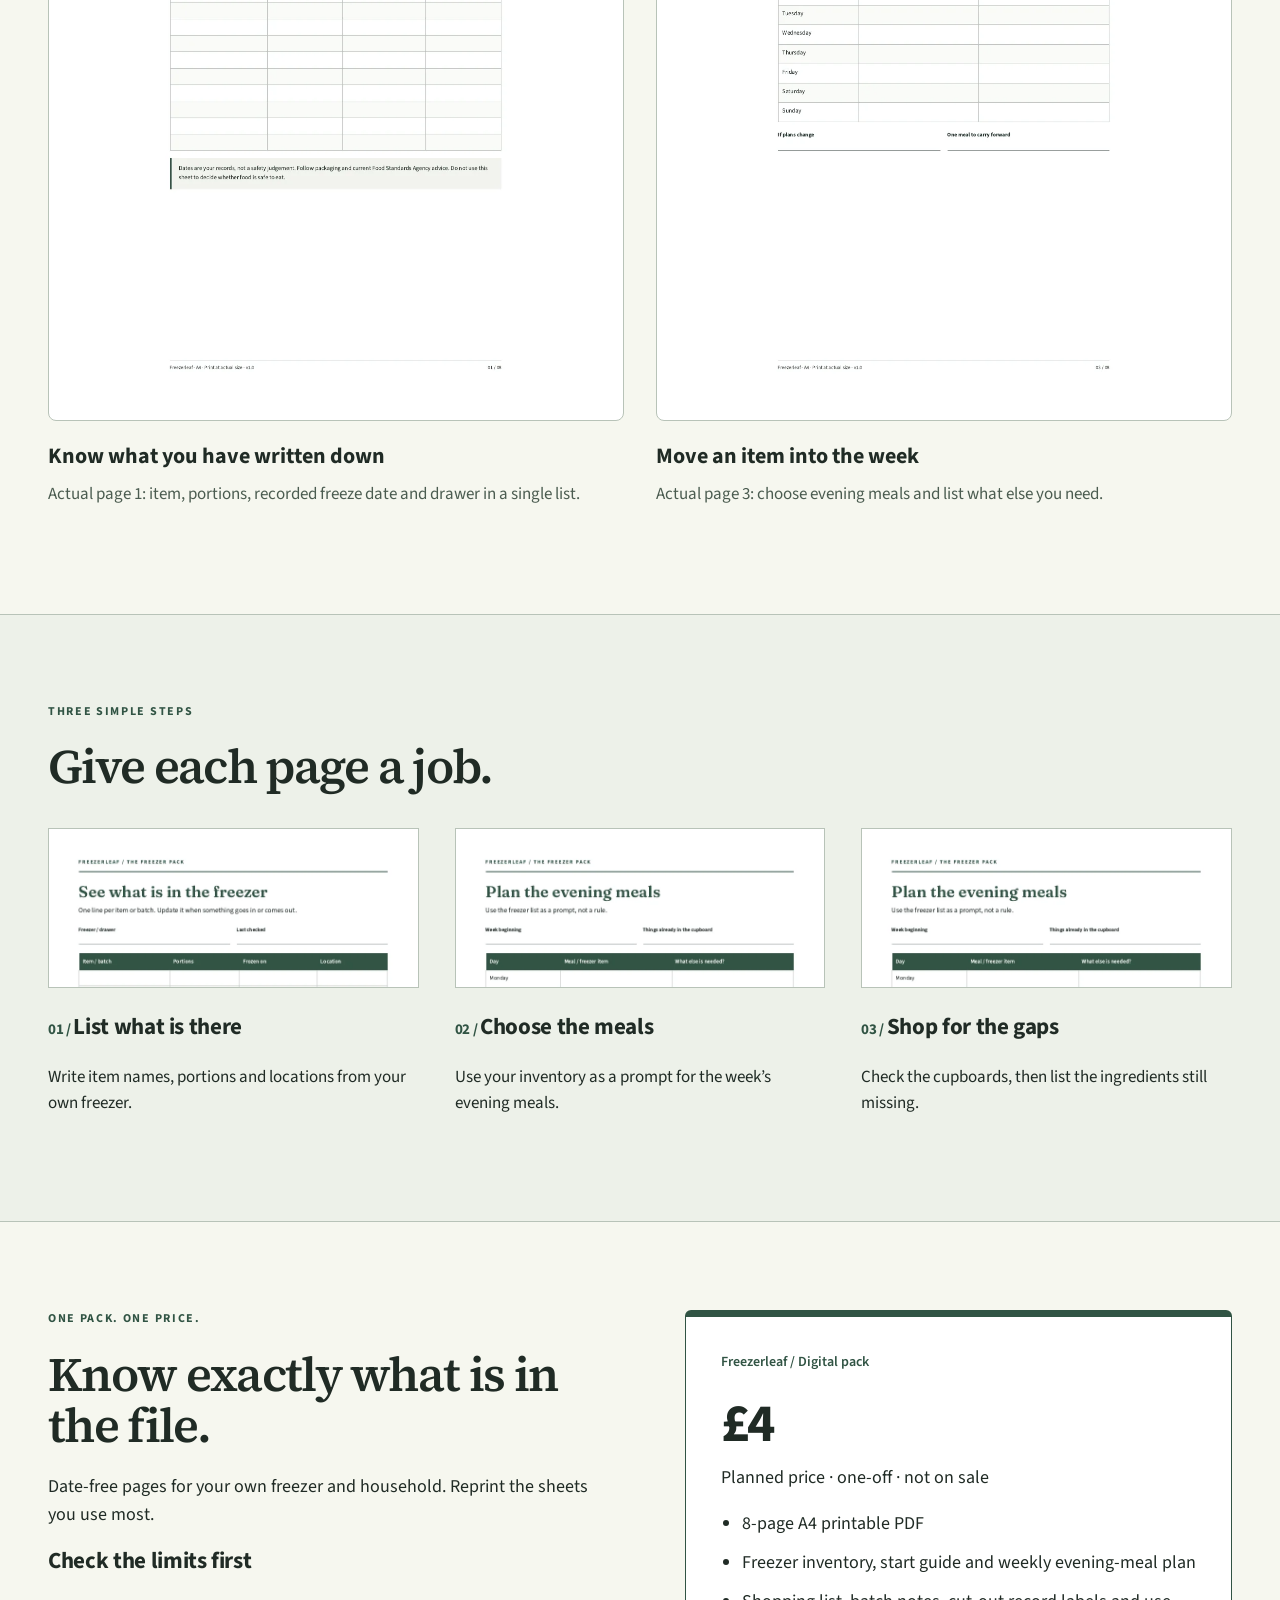
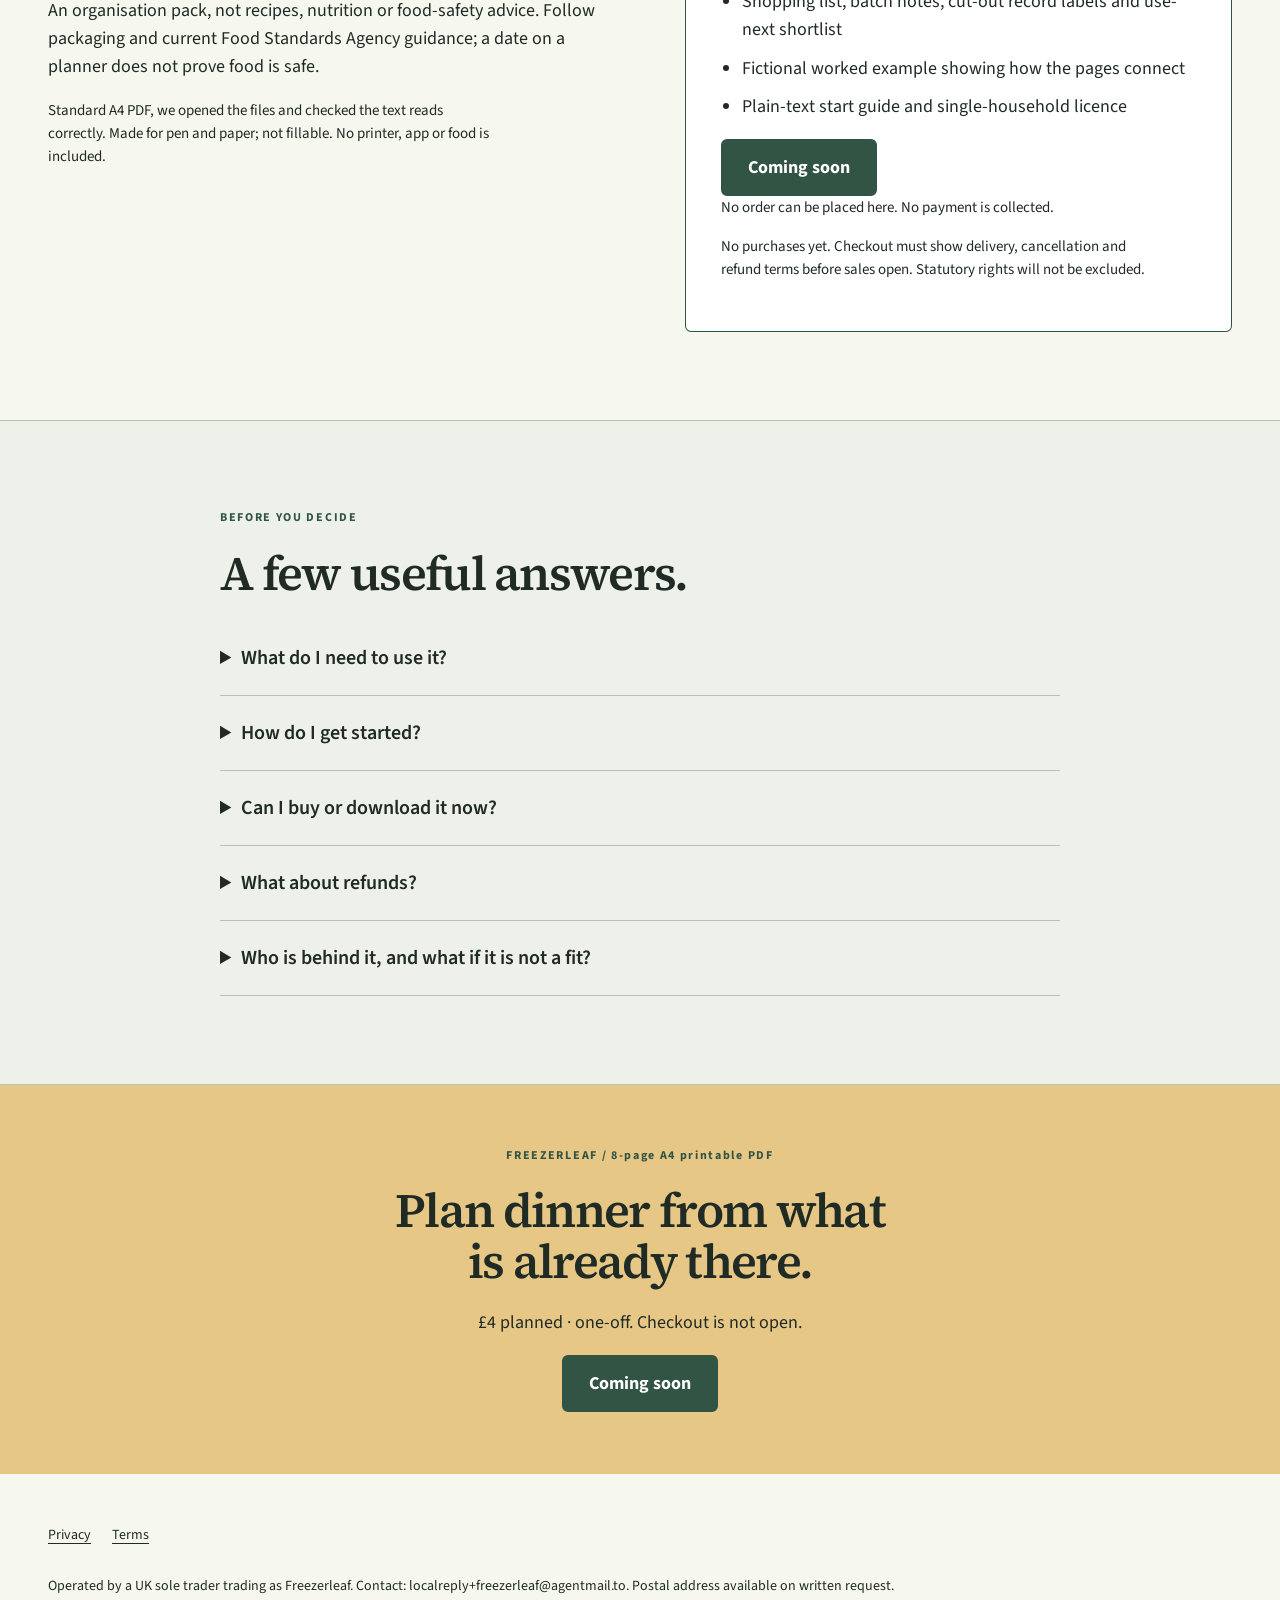
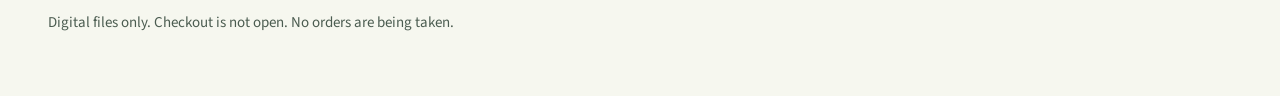
==== commit 9d935841: "Plain privacy wording (hosted on GitHub Pages), plain testing wording" ====
--- a/index.html
+++ b/index.html
@@ -1 +1 @@
-<!doctype html><html lang="en-GB"><head><meta charset="utf-8"><meta name="viewport" content="width=device-width, initial-scale=1"><meta http-equiv="Content-Security-Policy" content="default-src 'none'; script-src 'none'; style-src 'self'; font-src 'self'; img-src 'self'; connect-src 'self'; object-src 'none'; base-uri 'none'; form-action 'none'"><meta name="referrer" content="strict-origin-when-cross-origin"><title>Freezer inventory printable | Freezerleaf</title><meta name="description" content="Freezer inventory printable and meal planner. 8-page A4 printable PDF. Planned price £4 once. Checkout coming soon; no orders taken."><meta property="og:title" content="Freezer inventory printable | Freezerleaf"><meta property="og:description" content="Freezer inventory printable and meal planner. 8-page A4 printable PDF. Planned price £4 once. Checkout coming soon; no orders taken."><meta property="og:type" content="website"><meta property="og:image" content="https://evanturner557-del.github.io/freezerleaf/assets/preview-1.webp"><link rel="canonical" href="https://evanturner557-del.github.io/freezerleaf/"><link rel="icon" type="image/svg+xml" href="assets/mark.svg"><link rel="stylesheet" href="assets/tokens.css"><link rel="stylesheet" href="assets/site.css"></head><body><a class="skip" href="#main">Skip to content</a><header><div class="wrap nav"><a class="logo" href="index.html"><img src="assets/mark.svg" width="32" height="32" alt="">Freezerleaf</a><nav aria-label="Main navigation" class="navlinks"><a href="index.html#inside">Look inside</a><a href="index.html#details">The pack</a></nav></div></header><main id="main"><div class="wrap hero"><div><p class="eyebrow">FROM FREEZER TO WEEKLY PLAN</p><h1>Plan dinner from what is already there.</h1><p class="lede">A freezer inventory printable and meal-planning pack. See your portions, choose meals and list the gaps.</p><p class="glance"><strong>For:</strong> UK households who want to plan meals from their freezer. <strong>You get:</strong> 8-page A4 printable PDF, to download. <strong>Price:</strong> £4 one-off (planned; not on sale yet).</p><div class="pricebar"><div class="price">£4<small>planned · one-off</small></div><button type="button" disabled>Coming soon</button></div><p class="quiet">Checkout is not open. No orders or payments taken.</p><p class="quiet">8-page A4 printable PDF · Digital files only</p></div><figure class="hero-visual"><img src="assets/preview-1.webp" width="778" height="1100" alt="Freezer inventory printable and meal planner — actual first page of the included PDF" loading="eager" fetchpriority="high"><figcaption>THE REAL FILE / Actual PDF page, not a mock-up.</figcaption></figure></div><div class="strip"><div class="wrap"><span>8-page A4 printable PDF</span><span>One household licence</span><span>No account or subscription</span></div></div><section class="section wrap" id="inside"><div class="sectionhead"><p class="eyebrow">LOOK INSIDE</p><h2>Freezer inventory printable and meal planner.</h2><p>These are renders of the actual included pages. The pack is built; the shop is not open yet.</p></div><div class="proofgrid"><figure class="proof"><div class="proofpic"><img src="assets/preview-1.webp" width="778" height="1100" alt="Know what you have written down" loading="lazy"></div><figcaption><strong>Know what you have written down</strong><span>Actual page 1: item, portions, recorded freeze date and drawer in a single list.</span></figcaption></figure><figure class="proof"><div class="proofpic"><img src="assets/preview-2.webp" width="778" height="1100" alt="Move an item into the week" loading="lazy"></div><figcaption><strong>Move an item into the week</strong><span>Actual page 3: choose evening meals and list what else you need.</span></figcaption></figure></div></section><section class="section how"><div class="wrap"><p class="eyebrow">THREE SIMPLE STEPS</p><h2>Give each page a job.</h2><div class="steps"><article class="step"><img src="assets/preview-1.webp" width="778" height="1100" alt="List what is there" loading="lazy"><h3>List what is there</h3><p>Write item names, portions and locations from your own freezer.</p></article><article class="step"><img src="assets/preview-2.webp" width="778" height="1100" alt="Choose the meals" loading="lazy"><h3>Choose the meals</h3><p>Use your inventory as a prompt for the week’s evening meals.</p></article><article class="step"><img src="assets/preview-2.webp" width="778" height="1100" alt="Shop for the gaps" loading="lazy"><h3>Shop for the gaps</h3><p>Check the cupboards, then list the ingredients still missing.</p></article></div></div></section><section class="section wrap" id="details"><div class="pricegrid"><div><p class="eyebrow">ONE PACK. ONE PRICE.</p><h2>Know exactly what is in the file.</h2><p>Date-free pages for your own freezer and household. Reprint the sheets you use most.</p><h3>Check the limits first</h3><p>An organisation pack, not recipes, nutrition or food-safety advice. Follow packaging and current Food Standards Agency guidance; a date on a planner does not prove food is safe.</p><p class="fine">Standard A4 PDF, rendered and text-extracted in Chromium/Poppler. Made for pen and paper; not fillable. No printer, app or food is included.</p></div><div class="pricecard"><p class="badge">Freezerleaf / Digital pack</p><p class="large">£4</p><p>Planned price · one-off · not on sale</p><ul class="list"><li>8-page A4 printable PDF</li><li>Freezer inventory, start guide and weekly evening-meal plan</li><li>Shopping list, batch notes, cut-out record labels and use-next shortlist</li><li>Fictional worked example showing how the pages connect</li><li>Plain-text start guide and single-household licence</li></ul><button type="button" disabled>Coming soon</button><p class="fine">No order can be placed here. No payment is collected.</p><p class="fine">No purchases yet. Checkout must show delivery, cancellation and refund terms before sales open. Statutory rights will not be excluded.</p></div></div></section><section class="section how"><div class="wrap faq"><p class="eyebrow">BEFORE YOU DECIDE</p><h2>A few useful answers.</h2><details><summary>What do I need to use it?</summary><p>Standard A4 PDF, rendered and text-extracted in Chromium/Poppler. Made for pen and paper; not fillable. No printer, app or food is included.</p></details><details><summary>How do I get started?</summary><p>Begin with one drawer and one inventory page. Update portions when food goes in or out; no time- or money-saving result is promised.</p></details><details><summary>Can I buy or download it now?</summary><p>Not yet. The files have been built, but checkout and paid delivery are not open. This page does not take orders or reserve a place.</p></details><details><summary>What about refunds?</summary><p>No purchases are being taken. Sale and delivery terms, including your cancellation and statutory rights, must be shown before checkout opens. There is no blanket “no refunds” policy.</p></details><details><summary>Who is behind it, and what if it is not a fit?</summary><p>Freezerleaf is a UK sole-trader trading name. No recipes, food delivery, nutrition plan, allergen assessment or food-safety instructions. Storage dates are records, not safety decisions. Please check the previews and limits before buying once sales open.</p></details></div></section><section class="final"><p class="eyebrow">FREEZERLEAF / 8-page A4 printable PDF</p><h2>Plan dinner from what is already there.</h2><p>£4 planned · one-off. Checkout is not open.</p><button type="button" disabled>Coming soon</button></section></main><footer><div class="wrap"><nav class="footerlinks" aria-label="Legal"><a href="privacy.html">Privacy</a><a href="terms.html">Terms</a></nav><p class="legal">Operated by a UK sole trader trading as Freezerleaf. Contact: localreply+freezerleaf@agentmail.to. Postal address available on written request.</p><p class="quiet">Digital files only. Checkout is not open. No orders are being taken.</p></div></footer></body></html>+<!doctype html><html lang="en-GB"><head><meta charset="utf-8"><meta name="viewport" content="width=device-width, initial-scale=1"><meta http-equiv="Content-Security-Policy" content="default-src 'none'; script-src 'none'; style-src 'self'; font-src 'self'; img-src 'self'; connect-src 'self'; object-src 'none'; base-uri 'none'; form-action 'none'"><meta name="referrer" content="strict-origin-when-cross-origin"><title>Freezer inventory printable | Freezerleaf</title><meta name="description" content="Freezer inventory printable and meal planner. 8-page A4 printable PDF. Planned price £4 once. Checkout coming soon; no orders taken."><meta property="og:title" content="Freezer inventory printable | Freezerleaf"><meta property="og:description" content="Freezer inventory printable and meal planner. 8-page A4 printable PDF. Planned price £4 once. Checkout coming soon; no orders taken."><meta property="og:type" content="website"><meta property="og:image" content="https://evanturner557-del.github.io/freezerleaf/assets/preview-1.webp"><link rel="canonical" href="https://evanturner557-del.github.io/freezerleaf/"><link rel="icon" type="image/svg+xml" href="assets/mark.svg"><link rel="stylesheet" href="assets/tokens.css"><link rel="stylesheet" href="assets/site.css"></head><body><a class="skip" href="#main">Skip to content</a><header><div class="wrap nav"><a class="logo" href="index.html"><img src="assets/mark.svg" width="32" height="32" alt="">Freezerleaf</a><nav aria-label="Main navigation" class="navlinks"><a href="index.html#inside">Look inside</a><a href="index.html#details">The pack</a></nav></div></header><main id="main"><div class="wrap hero"><div><p class="eyebrow">FROM FREEZER TO WEEKLY PLAN</p><h1>Plan dinner from what is already there.</h1><p class="lede">A freezer inventory printable and meal-planning pack. See your portions, choose meals and list the gaps.</p><p class="glance"><strong>For:</strong> UK households who want to plan meals from their freezer. <strong>You get:</strong> 8-page A4 printable PDF, to download. <strong>Price:</strong> £4 one-off (planned; not on sale yet).</p><div class="pricebar"><div class="price">£4<small>planned · one-off</small></div><button type="button" disabled>Coming soon</button></div><p class="quiet">Checkout is not open. No orders or payments taken.</p><p class="quiet">8-page A4 printable PDF · Digital files only</p></div><figure class="hero-visual"><img src="assets/preview-1.webp" width="778" height="1100" alt="Freezer inventory printable and meal planner — actual first page of the included PDF" loading="eager" fetchpriority="high"><figcaption>THE REAL FILE / Actual PDF page, not a mock-up.</figcaption></figure></div><div class="strip"><div class="wrap"><span>8-page A4 printable PDF</span><span>One household licence</span><span>No account or subscription</span></div></div><section class="section wrap" id="inside"><div class="sectionhead"><p class="eyebrow">LOOK INSIDE</p><h2>Freezer inventory printable and meal planner.</h2><p>These are renders of the actual included pages. The pack is built; the shop is not open yet.</p></div><div class="proofgrid"><figure class="proof"><div class="proofpic"><img src="assets/preview-1.webp" width="778" height="1100" alt="Know what you have written down" loading="lazy"></div><figcaption><strong>Know what you have written down</strong><span>Actual page 1: item, portions, recorded freeze date and drawer in a single list.</span></figcaption></figure><figure class="proof"><div class="proofpic"><img src="assets/preview-2.webp" width="778" height="1100" alt="Move an item into the week" loading="lazy"></div><figcaption><strong>Move an item into the week</strong><span>Actual page 3: choose evening meals and list what else you need.</span></figcaption></figure></div></section><section class="section how"><div class="wrap"><p class="eyebrow">THREE SIMPLE STEPS</p><h2>Give each page a job.</h2><div class="steps"><article class="step"><img src="assets/preview-1.webp" width="778" height="1100" alt="List what is there" loading="lazy"><h3>List what is there</h3><p>Write item names, portions and locations from your own freezer.</p></article><article class="step"><img src="assets/preview-2.webp" width="778" height="1100" alt="Choose the meals" loading="lazy"><h3>Choose the meals</h3><p>Use your inventory as a prompt for the week’s evening meals.</p></article><article class="step"><img src="assets/preview-2.webp" width="778" height="1100" alt="Shop for the gaps" loading="lazy"><h3>Shop for the gaps</h3><p>Check the cupboards, then list the ingredients still missing.</p></article></div></div></section><section class="section wrap" id="details"><div class="pricegrid"><div><p class="eyebrow">ONE PACK. ONE PRICE.</p><h2>Know exactly what is in the file.</h2><p>Date-free pages for your own freezer and household. Reprint the sheets you use most.</p><h3>Check the limits first</h3><p>An organisation pack, not recipes, nutrition or food-safety advice. Follow packaging and current Food Standards Agency guidance; a date on a planner does not prove food is safe.</p><p class="fine">Standard A4 PDF, we opened the files and checked the text reads correctly. Made for pen and paper; not fillable. No printer, app or food is included.</p></div><div class="pricecard"><p class="badge">Freezerleaf / Digital pack</p><p class="large">£4</p><p>Planned price · one-off · not on sale</p><ul class="list"><li>8-page A4 printable PDF</li><li>Freezer inventory, start guide and weekly evening-meal plan</li><li>Shopping list, batch notes, cut-out record labels and use-next shortlist</li><li>Fictional worked example showing how the pages connect</li><li>Plain-text start guide and single-household licence</li></ul><button type="button" disabled>Coming soon</button><p class="fine">No order can be placed here. No payment is collected.</p><p class="fine">No purchases yet. Checkout must show delivery, cancellation and refund terms before sales open. Statutory rights will not be excluded.</p></div></div></section><section class="section how"><div class="wrap faq"><p class="eyebrow">BEFORE YOU DECIDE</p><h2>A few useful answers.</h2><details><summary>What do I need to use it?</summary><p>Standard A4 PDF, we opened the files and checked the text reads correctly. Made for pen and paper; not fillable. No printer, app or food is included.</p></details><details><summary>How do I get started?</summary><p>Begin with one drawer and one inventory page. Update portions when food goes in or out; no time- or money-saving result is promised.</p></details><details><summary>Can I buy or download it now?</summary><p>Not yet. The files have been built, but checkout and paid delivery are not open. This page does not take orders or reserve a place.</p></details><details><summary>What about refunds?</summary><p>No purchases are being taken. Sale and delivery terms, including your cancellation and statutory rights, must be shown before checkout opens. There is no blanket “no refunds” policy.</p></details><details><summary>Who is behind it, and what if it is not a fit?</summary><p>Freezerleaf is a UK sole-trader trading name. No recipes, food delivery, nutrition plan, allergen assessment or food-safety instructions. Storage dates are records, not safety decisions. Please check the previews and limits before buying once sales open.</p></details></div></section><section class="final"><p class="eyebrow">FREEZERLEAF / 8-page A4 printable PDF</p><h2>Plan dinner from what is already there.</h2><p>£4 planned · one-off. Checkout is not open.</p><button type="button" disabled>Coming soon</button></section></main><footer><div class="wrap"><nav class="footerlinks" aria-label="Legal"><a href="privacy.html">Privacy</a><a href="terms.html">Terms</a></nav><p class="legal">Operated by a UK sole trader trading as Freezerleaf. Contact: localreply+freezerleaf@agentmail.to. Postal address available on written request.</p><p class="quiet">Digital files only. Checkout is not open. No orders are being taken.</p></div></footer></body></html>
